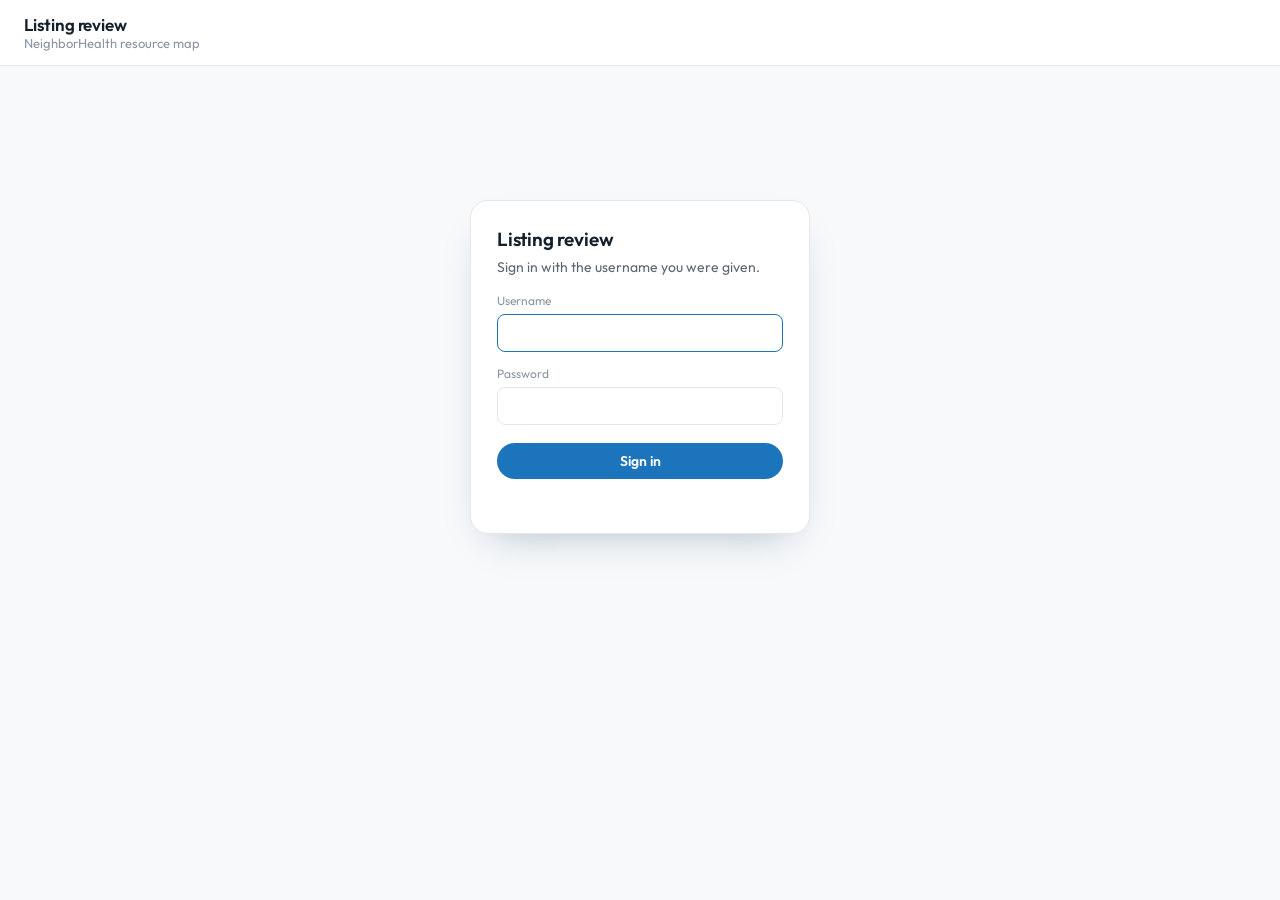
==== review.html @ e8a2ec68 "Add the username-auth back end and the editor pages Code.gs becomes the whole back end, not just int" ====
<!doctype html>
<html lang="en">
<head>
<meta charset="utf-8">
<meta name="viewport" content="width=device-width, initial-scale=1">
<meta name="robots" content="noindex, nofollow">
<title>Review listings — NeighborHealth resource map</title>

<!--
  Approval queue for the "List your organization" form on the map.

  Submissions arrive through the Apps Script api and sit on the Submissions tab
  with an empty status. Approving here geocodes the address in the browser and
  asks the api to append the row to the live tab the map publishes.

  This page holds no access to the spreadsheet. Sign-in and every read and
  write go through api.js -> apps-script/Code.gs, which is where the rules are.
-->

<link rel="preconnect" href="https://fonts.googleapis.com">
<link rel="preconnect" href="https://fonts.gstatic.com" crossorigin>
<link href="https://fonts.googleapis.com/css2?family=Outfit:wght@300;400;500;600;700&display=swap" rel="stylesheet">
<link rel="stylesheet" href="editor.css">
<script src="config.js"></script>
<script src="api.js"></script>
<script src="signin.js"></script>

<script>
window.RV_CONFIG = {
  // Same geocoder the map's address search uses, bounded to Massachusetts.
  GEOCODE_URL: 'https://nominatim.openstreetmap.org/search',
  VIEWBOX:     '-73.55,42.90,-69.85,41.20'
};
</script>
</head>

<body>

<div class="bar">
  <div>
    <h1>Listing review</h1>
    <div class="sub">NeighborHealth resource map</div>
  </div>
  <div class="spacer"></div>
  <span class="who" id="rvWho"></span>
  <a class="btn ghost" id="rvTeam" href="team-edit.html" hidden>Team page</a>
  <a class="btn ghost" id="rvUsers" href="users.html" hidden>Accounts</a>
  <button class="btn ghost" id="rvRefresh" type="button" hidden>Refresh</button>
  <button class="btn ghost" id="rvOut" type="button" hidden>Sign out</button>
</div>

<div class="wrap">
  <div class="state" id="rvState"><h2>Loading…</h2></div>
  <div id="rvQueue"></div>
  <div class="log" id="rvLog" hidden><h4>This session</h4><div id="rvLogRows"></div></div>
</div>

<script>
(function () {
  'use strict';
  var CFG = window.RV_CONFIG;
  var esc = NHUI.esc;

  var head = [], rows = [];
  var el = {
    state:   document.getElementById('rvState'),
    queue:   document.getElementById('rvQueue'),
    who:     document.getElementById('rvWho'),
    team:    document.getElementById('rvTeam'),
    users:   document.getElementById('rvUsers'),
    out:     document.getElementById('rvOut'),
    refresh: document.getElementById('rvRefresh'),
    log:     document.getElementById('rvLog'),
    logRows: document.getElementById('rvLogRows')
  };

  function state(title, body, btn, onBtn) {
    el.queue.innerHTML = '';
    NHUI.state(el.state, title, body, btn, onBtn);
  }

  // A failed call is either "your session ended", which means show the sign-in
  // card again, or a real error worth reading.
  function trouble(err) {
    if (err.auth) { chrome(false); start(); return; }
    state('Something went wrong', err.message, 'Try again', load);
  }

  function chrome(on) {
    el.who.textContent = on && NH.user ? NH.user.name + ' · ' + NH.user.role : '';
    el.team.hidden = el.out.hidden = el.refresh.hidden = !on;
    // The link is a convenience, not a gate — users.html and the api both
    // check the role themselves.
    el.users.hidden = !(on && NH.user && NH.user.role === 'admin');
    if (!on) { el.log.hidden = true; el.logRows.innerHTML = ''; }
  }

  function start() {
    NH.configure({ url: (window.NH_CONFIG_API || {}).API_URL });
    NHUI.gate(el.state, {
      title: 'Listing review',
      blurb: 'Sign in with the username you were given.'
    }, function () {
      chrome(true);
      load();
    });
  }

  el.out.addEventListener('click', function () {
    NH.logout().then(function () { chrome(false); start(); });
  });
  el.refresh.addEventListener('click', function () { load(); });

  // ---------------------------------------------------------------- queue
  function load() {
    state('Loading submissions…', '');
    NH.call('queue.list')
      .then(function (j) {
        head = j.head;
        rows = j.rows;
        render();
      })
      .catch(trouble);
  }

  function col(key) {
    var w = key.toLowerCase(), i;
    for (i = 0; i < head.length; i++) if (String(head[i]).trim().toLowerCase() === w) return i;
    return -1;
  }
  function cell(row, key) {
    var i = col(key);
    return i > -1 ? String(row[i] == null ? '' : row[i]).trim() : '';
  }

  function record(row, i) {
    var o = {};
    ['submitted', 'status', 'name', 'group', 'type', 'street', 'city', 'zip', 'phone',
     'website', 'hours', 'gender_served', 'age_served', 'notes',
     'submitter_name', 'submitter_email'].forEach(function (k) { o[k] = cell(row, k); });
    o._row = i + 2;                                  // 1-based, past the header
    return o;
  }

  function address(rec) {
    return [rec.street, rec.city, ('MA ' + (rec.zip || '')).trim()].filter(Boolean).join(', ');
  }

  function render() {
    var pending = rows.map(record).filter(function (rec) {
      return !rec.status && (rec.name || rec.street);   // empty status IS pending
    });

    if (!pending.length) {
      state('Nothing waiting', 'Every submission has been reviewed. New ones show up here.',
            'Check again', load);
      el.log.hidden = !el.logRows.children.length;
      return;
    }

    el.state.hidden = true;
    el.queue.innerHTML = '';
    pending.forEach(function (rec) { el.queue.appendChild(card(rec)); });
  }

  function card(rec) {
    var c = document.createElement('div');
    c.className = 'card';

    var detail = [
      ['Category', [rec.group, rec.type].filter(Boolean).join(' / ')],
      ['Phone',    rec.phone],
      ['Website',  rec.website ? '<a href="' + esc(rec.website) + '" target="_blank" rel="noopener">' + esc(rec.website) + '</a>' : ''],
      ['Hours',    rec.hours],
      ['Serves',   [rec.gender_served, rec.age_served].filter(Boolean).join(' · ')],
      ['About',    rec.notes],
      ['Sent by',  [rec.submitter_name, rec.submitter_email].filter(Boolean).join(' — ')]
    ].filter(function (r) { return r[1]; });

    c.innerHTML =
      '<div class="card-head">' +
        '<h3>' + esc(rec.name || '(no name given)') + '</h3>' +
        '<span class="pill">' + esc(rec.group || 'Uncategorised') + '</span>' +
        '<span class="when">' + esc(rec.submitted) + '</span>' +
      '</div>' +
      '<dl>' + detail.map(function (r) {
        return '<dt>' + r[0] + '</dt><dd>' + (r[0] === 'Website' ? r[1] : esc(r[1])) + '</dd>';
      }).join('') + '</dl>' +
      '<div class="boxed"><div class="f">' +
        '<label>Address to place the pin at — edit it if the geocoder cannot find it</label>' +
        '<input type="text" value="' + esc(address(rec)) + '">' +
        '<div class="hint">Approving looks this up, then adds the row to the map.</div>' +
      '</div></div>' +
      '<div class="acts">' +
        '<button class="btn go" type="button" data-act="approve">Approve &amp; add to map</button>' +
        '<button class="btn stop" type="button" data-act="reject">Reject</button>' +
        '<span class="note"></span>' +
      '</div>';

    var addrIn = c.querySelector('.boxed input');
    var hint = c.querySelector('.hint');
    var note = c.querySelector('.note');

    function busy(on) { c.classList.toggle('is-busy', !!on); }
    function say(msg, kind) { note.textContent = msg; note.className = 'note' + (kind ? ' ' + kind : ''); }
    function fail(err) {
      if (err.auth) return trouble(err);
      busy(false);
      say(err.message || String(err), 'bad');
    }

    c.addEventListener('click', function (e) {
      var b = e.target.closest('[data-act]');
      if (!b) return;

      if (b.dataset.act === 'reject') {
        busy(true);
        say('Saving…');
        NH.call('queue.decide', { row: rec._row, decision: 'rejected' })
          .then(function () { finish(c, rec, false); })
          .catch(fail);
        return;
      }

      busy(true);
      say('Looking up the address…');
      hint.className = 'hint';

      geocode(addrIn.value.trim())
        .then(function (pt) {
          if (!pt) {
            hint.className = 'hint bad';
            hint.textContent = 'No match for that address. Correct it above and approve again — ' +
                               'a street number and a town usually fixes it.';
            busy(false);
            say('Not added.', 'bad');
            return null;
          }
          say('Adding to the map…');
          return NH.call('queue.decide', {
            row: rec._row, decision: 'approved', lat: pt.lat, lng: pt.lng
          }).then(function () { finish(c, rec, true); });
        })
        .catch(fail);
    });

    return c;
  }

  function finish(c, rec, approved) {
    c.classList.remove('is-busy');
    c.innerHTML = '<div class="done"><b>' + esc(rec.name) + '</b> — ' +
      (approved ? 'approved and added to the map.' : 'rejected.') + '</div>';

    // Keep the local copy in step: render() runs again when the last card
    // clears and would otherwise rebuild the queue from rows it still believes
    // are undecided.
    var i = col('status');
    if (i > -1 && rows[rec._row - 2]) rows[rec._row - 2][i] = approved ? 'approved' : 'rejected';

    var line = document.createElement('div');
    line.className = approved ? 'ok' : 'no';
    line.innerHTML = '<b>' + (approved ? 'Approved' : 'Rejected') + '</b> — ' + esc(rec.name);
    el.logRows.appendChild(line);
    el.log.hidden = false;

    setTimeout(function () {
      c.remove();
      if (!el.queue.children.length) render();
    }, 2600);
  }

  // Nominatim, bounded to Massachusetts, same as the map's address search.
  // Done in the browser rather than in Apps Script so the reviewer sees the
  // miss and can fix the address before anything is written.
  function geocode(addr) {
    if (!addr) return Promise.resolve(null);
    var u = CFG.GEOCODE_URL + '?format=json&limit=1&countrycodes=us&bounded=1' +
            '&viewbox=' + encodeURIComponent(CFG.VIEWBOX) +
            '&q=' + encodeURIComponent(addr);
    return fetch(u, { headers: { Accept: 'application/json' } })
      .then(function (r) { return r.ok ? r.json() : []; })
      .then(function (j) {
        if (!j || !j.length) return null;
        var lat = parseFloat(j[0].lat), lng = parseFloat(j[0].lon);
        return isFinite(lat) && isFinite(lng) ? { lat: lat, lng: lng } : null;
      })
      .catch(function () { return null; });
  }

  start();
})();
</script>

</body>
</html>
---- editor.css ----
/* Shared chrome for the signed-in editor pages — review.html, team-edit.html.
   Same type and palette as the map so they read as one thing. */

:root {
  --navy:      #0d2b45;
  --accent:    #1c75bc;
  --accent-600:#17629f;
  --accent-50: #eaf3fa;
  --ink:       #16202b;
  --ink-60:    #5a6672;
  --ink-40:    #8b95a1;
  --line:      #e3e8ed;
  --line-soft: #eef2f6;
  --surface:   #ffffff;
  --canvas:    #f7f9fb;
  --go:        #2a8c7a;
  --stop:      #a83e5b;
  --r-sm: 8px;
  --r-md: 12px;
  --r-lg: 18px;
  --ease: cubic-bezier(.16,1,.3,1);
  --shadow: 0 18px 40px -22px rgba(13,43,69,.34);
}
*, *::before, *::after { box-sizing: border-box; }
body {
  margin: 0;
  font-family: 'Outfit', system-ui, -apple-system, 'Segoe UI', sans-serif;
  color: var(--ink);
  background: var(--canvas);
  -webkit-font-smoothing: antialiased;
}
button, input, select, textarea { font: inherit; color: inherit; }
:focus-visible { outline: 2px solid var(--accent); outline-offset: 2px; border-radius: 4px; }

/* ---------- top bar ---------- */
.bar {
  display: flex; align-items: center; gap: 14px; flex-wrap: wrap;
  padding: 14px 24px;
  background: var(--surface);
  border-bottom: 1px solid var(--line);
  position: sticky; top: 0; z-index: 10;
}
.bar h1 { margin: 0; font-size: 17px; font-weight: 600; letter-spacing: -.01em; }
.bar .sub { font-size: 13px; color: var(--ink-40); }
.bar .spacer { flex: 1; }
.who { font-size: 13px; color: var(--ink-60); }

/* ---------- buttons ---------- */
.btn {
  border: 0; cursor: pointer; border-radius: 999px;
  padding: 9px 18px; font-size: 14px; font-weight: 600;
  background: var(--accent); color: #fff;
  transition: background .2s var(--ease), transform .12s var(--ease), opacity .2s;
}
.btn:hover { background: var(--accent-600); }
.btn:active { transform: scale(.97); }
.btn[disabled] { opacity: .5; cursor: default; transform: none; }
.btn.ghost { background: none; color: var(--ink-60); border: 1px solid var(--line); }
.btn.ghost:hover { background: var(--line-soft); color: var(--ink); }
.btn.go { background: var(--go); }
.btn.go:hover { background: #237360; }
.btn.stop { background: none; color: var(--stop); border: 1px solid #eccfd7; }
.btn.stop:hover { background: #fbeef2; }
.btn.sm { padding: 6px 13px; font-size: 13px; }

/* ---------- page ---------- */
.wrap { max-width: 900px; margin: 0 auto; padding: 26px 24px 80px; }

.state { text-align: center; padding: 15vh 20px; color: var(--ink-60); }
.state h2 { font-size: 20px; font-weight: 600; color: var(--ink); margin: 0 0 8px; }
.state p { margin: 0 auto 22px; max-width: 460px; font-size: 15px; line-height: 1.6; }

.card {
  background: var(--surface);
  border: 1px solid var(--line);
  border-radius: var(--r-lg);
  padding: 20px 22px;
  margin-bottom: 16px;
  box-shadow: var(--shadow);
}
.card.is-busy { opacity: .55; pointer-events: none; }
.card.is-off { opacity: .62; }
.card-head { display: flex; align-items: baseline; gap: 10px; flex-wrap: wrap; margin-bottom: 4px; }
.card h3 { margin: 0; font-size: 17px; font-weight: 600; letter-spacing: -.01em; }
.pill {
  font-size: 12px; font-weight: 600; padding: 3px 10px; border-radius: 999px;
  background: var(--accent-50); color: var(--accent-600);
}
.pill.off { background: var(--line-soft); color: var(--ink-40); }
.when { font-size: 12px; color: var(--ink-40); margin-left: auto; }

/* ---------- read-only detail list ---------- */
dl { display: grid; grid-template-columns: 118px 1fr; gap: 6px 16px; margin: 14px 0 0; font-size: 14px; }
dt { color: var(--ink-40); }
dd { margin: 0; color: var(--ink); overflow-wrap: anywhere; }
dd a { color: var(--accent-600); }

/* ---------- fields ---------- */
.f { margin-top: 14px; }
.f label { display: block; font-size: 12px; color: var(--ink-40); margin-bottom: 6px; }
.f input, .f select, .f textarea {
  width: 100%; border: 1px solid var(--line); border-radius: var(--r-sm);
  padding: 9px 11px; font-size: 14px; background: #fff; outline: none;
  transition: border-color .2s var(--ease);
}
.f textarea { resize: vertical; min-height: 76px; line-height: 1.55; }
.f input:focus, .f select:focus, .f textarea:focus { border-color: var(--accent); }
.f .hint { font-size: 12px; color: var(--ink-40); margin-top: 7px; line-height: 1.5; }
.f .hint.bad { color: var(--stop); }
.row2 { display: grid; grid-template-columns: 1fr 1fr; gap: 14px; }

.boxed {
  margin-top: 16px; padding: 12px 14px;
  background: var(--canvas); border: 1px solid var(--line); border-radius: var(--r-md);
}
.boxed .f:first-child { margin-top: 0; }

/* ---------- actions ---------- */
.acts { display: flex; align-items: center; gap: 10px; margin-top: 18px; flex-wrap: wrap; }
.acts .note { font-size: 13px; color: var(--ink-60); margin-left: auto; text-align: right; }
.acts .note.bad { color: var(--stop); }
.acts .note.ok { color: var(--go); }

.done { font-size: 14px; color: var(--ink-60); }
.done b { color: var(--ink); font-weight: 600; }

/* ---------- session log ---------- */
.log {
  margin-top: 30px; border-top: 1px solid var(--line); padding-top: 16px;
  font-size: 13px; color: var(--ink-60);
}
.log h4 {
  margin: 0 0 8px; font-size: 13px; font-weight: 600; color: var(--ink-40);
  text-transform: uppercase; letter-spacing: .06em;
}
.log div { padding: 3px 0; }
.log .ok b { color: var(--go); }
.log .no b { color: var(--stop); }

@media (max-width: 560px) {
  dl { grid-template-columns: 1fr; gap: 2px; }
  dt { margin-top: 8px; }
  .row2 { grid-template-columns: 1fr; }
}

/* ---------- sign-in ---------- */
.signin { display: grid; place-items: center; padding: 12vh 20px 20px; }
.signin-card {
  width: 100%; max-width: 340px;
  background: var(--surface); border: 1px solid var(--line);
  border-radius: var(--r-lg); padding: 26px 26px 24px;
  box-shadow: var(--shadow);
}
.signin-card h2 { margin: 0 0 6px; font-size: 19px; font-weight: 600; letter-spacing: -.01em; }
.signin-card p { margin: 0 0 6px; font-size: 14px; line-height: 1.55; color: var(--ink-60); }
.signin-card .btn { width: 100%; margin-top: 18px; }
.signin-note { min-height: 18px; margin-top: 12px; font-size: 13px; color: var(--ink-60); text-align: center; }
.signin-note.bad { color: var(--stop); }
.signin-note.ok { color: var(--go); }

/* ---------- simple table, for the accounts page ---------- */
.grid { width: 100%; border-collapse: collapse; font-size: 14px; }
.grid th {
  text-align: left; font-size: 11px; font-weight: 600; color: var(--ink-40);
  text-transform: uppercase; letter-spacing: .07em;
  padding: 0 12px 9px 0; border-bottom: 1px solid var(--line);
}
.grid td { padding: 11px 12px 11px 0; border-bottom: 1px solid var(--line-soft); vertical-align: middle; }
.grid tr:last-child td { border-bottom: 0; }
.grid .muted { color: var(--ink-40); }
.grid .right { text-align: right; padding-right: 0; }
.tag {
  font-size: 11px; font-weight: 600; padding: 2px 9px; border-radius: 999px;
  background: var(--accent-50); color: var(--accent-600);
}
.tag.plain { background: var(--line-soft); color: var(--ink-60); }
.tag.off { background: #fbeef2; color: var(--stop); }
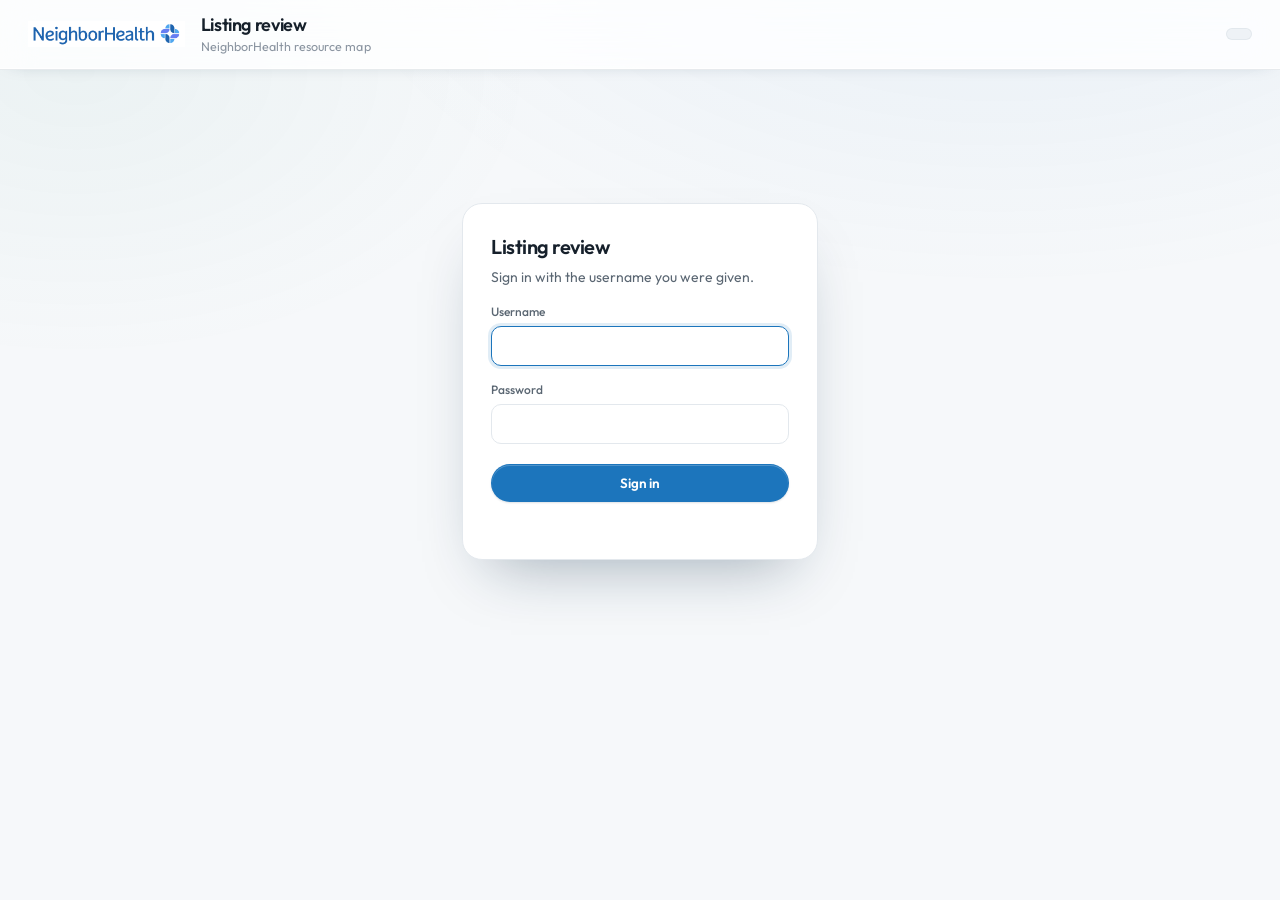
==== commit 9e2b68a4: "Show the badge icons, and put the logo in the editor header The badge picker was a dropdown of names" ====
--- a/review.html
+++ b/review.html
@@ -37,6 +37,7 @@
 <body>
 
 <div class="bar">
+  <img class="brand" src="logo.png" alt="NeighborHealth" width="543" height="90">
   <div>
     <h1>Listing review</h1>
     <div class="sub">NeighborHealth resource map</div>
--- a/editor.css
+++ b/editor.css
@@ -1,122 +1,262 @@
-/* Shared chrome for the signed-in editor pages — review.html, team-edit.html.
-   Same type and palette as the map so they read as one thing. */
+/* Shared chrome for the signed-in editor pages — review.html, team-edit.html,
+   users.html. Same type and palette as the map so they read as one thing.
+
+   Everything here is driven off the class names the pages already use, so the
+   markup and the scripts never need to know this file changed. */
 
 :root {
   --navy:      #0d2b45;
   --accent:    #1c75bc;
   --accent-600:#17629f;
-  --accent-50: #eaf3fa;
+  --accent-50: #eef5fb;
   --ink:       #16202b;
   --ink-60:    #5a6672;
   --ink-40:    #8b95a1;
   --line:      #e3e8ed;
   --line-soft: #eef2f6;
   --surface:   #ffffff;
-  --canvas:    #f7f9fb;
+  --canvas:    #f6f8fa;
   --go:        #2a8c7a;
   --stop:      #a83e5b;
-  --r-sm: 8px;
-  --r-md: 12px;
-  --r-lg: 18px;
+
+  --r-sm: 10px;
+  --r-md: 14px;
+  --r-lg: 20px;
   --ease: cubic-bezier(.16,1,.3,1);
-  --shadow: 0 18px 40px -22px rgba(13,43,69,.34);
-}
+
+  /* Shadows are tinted with the page's own navy rather than neutral black, so
+     elevation reads as depth instead of dirt. */
+  --shadow-sm: 0 1px 2px rgba(13,43,69,.05), 0 6px 16px -10px rgba(13,43,69,.18);
+  --shadow:    0 1px 2px rgba(13,43,69,.05), 0 18px 40px -24px rgba(13,43,69,.28);
+  --shadow-lg: 0 30px 60px -28px rgba(13,43,69,.38);
+}
+
 *, *::before, *::after { box-sizing: border-box; }
+
 body {
   margin: 0;
   font-family: 'Outfit', system-ui, -apple-system, 'Segoe UI', sans-serif;
   color: var(--ink);
   background: var(--canvas);
   -webkit-font-smoothing: antialiased;
-}
+  text-rendering: optimizeLegibility;
+}
+
+/* A single wash of colour behind everything. Fixed, so it never repaints on
+   scroll, and pointer-events:none so it can't eat a click. */
+body::before {
+  content: '';
+  position: fixed; inset: 0; z-index: 0; pointer-events: none;
+  background:
+    radial-gradient(70rem 40rem at 78% -12%, rgba(28,117,188,.07), transparent 62%),
+    radial-gradient(48rem 30rem at 6% 8%, rgba(42,140,122,.05), transparent 60%);
+}
+.bar, .wrap, .signin { position: relative; z-index: 1; }
+
 button, input, select, textarea { font: inherit; color: inherit; }
-:focus-visible { outline: 2px solid var(--accent); outline-offset: 2px; border-radius: 4px; }
-
-/* ---------- top bar ---------- */
+:focus-visible {
+  outline: 2px solid var(--accent);
+  outline-offset: 2px;
+  border-radius: 5px;
+}
+
+/* ---------- top bar ----------
+   Frosted rather than solid: the page tints it as content scrolls under, and
+   the inset highlight gives the bottom edge a physical lip. */
 .bar {
-  display: flex; align-items: center; gap: 14px; flex-wrap: wrap;
-  padding: 14px 24px;
-  background: var(--surface);
-  border-bottom: 1px solid var(--line);
+  display: flex; align-items: center; gap: 12px; flex-wrap: wrap;
+  padding: 15px 28px;
+  background: rgba(255,255,255,.82);
+  -webkit-backdrop-filter: blur(16px) saturate(1.6);
+  backdrop-filter: blur(16px) saturate(1.6);
+  border-bottom: 1px solid rgba(13,43,69,.09);
+  box-shadow: inset 0 -1px 0 rgba(255,255,255,.9), 0 1px 20px -12px rgba(13,43,69,.4);
   position: sticky; top: 0; z-index: 10;
 }
-.bar h1 { margin: 0; font-size: 17px; font-weight: 600; letter-spacing: -.01em; }
-.bar .sub { font-size: 13px; color: var(--ink-40); }
+.bar h1 {
+  margin: 0; font-size: 18px; font-weight: 600;
+  letter-spacing: -.022em; line-height: 1.15;
+}
+.bar .sub {
+  font-size: 12.5px; color: var(--ink-40);
+  letter-spacing: .002em; margin-top: 2px;
+}
 .bar .spacer { flex: 1; }
-.who { font-size: 13px; color: var(--ink-60); }
+.who {
+  font-size: 12.5px; color: var(--ink-60);
+  padding: 5px 12px; border-radius: 999px;
+  background: var(--line-soft);
+  border: 1px solid rgba(13,43,69,.05);
+}
+
+/* ---------- brand ----------
+   The logo carries the identity, so the page title next to it steps down in
+   weight rather than competing with it. */
+.brand {
+  height: 26px; width: auto; display: block; flex: none;
+  margin-right: 4px;
+}
+.bar .brand + div h1 { font-weight: 600; }
+@media (max-width: 700px) { .brand { height: 22px; } }
+
+/* ---------- icon swatches ----------
+   Picking a badge should show the badge. A name in a dropdown made you guess
+   what "Navigation" or "Support" actually looked like on the public card. */
+.icons {
+  display: flex; flex-wrap: wrap; gap: 6px;
+}
+.ico {
+  width: 38px; height: 38px; flex: none;
+  display: grid; place-items: center;
+  border: 1px solid var(--line); border-radius: var(--r-sm);
+  background: #fff; color: var(--ink-40); cursor: pointer; padding: 0;
+  transition: border-color .18s var(--ease), color .18s var(--ease),
+              background .18s var(--ease), box-shadow .18s var(--ease),
+              transform .12s var(--ease);
+}
+.ico svg { width: 20px; height: 20px; }
+.ico:hover { border-color: #cfd8e0; color: var(--ink-60); background: var(--line-soft); }
+.ico:active { transform: translateY(1px) scale(.96); }
+.ico.is-on {
+  border-color: var(--accent); color: var(--accent-600);
+  background: var(--accent-50);
+  box-shadow: 0 0 0 3px rgba(28,117,188,.13);
+}
+.icon-name { font-weight: 500; color: var(--ink-60); }
 
 /* ---------- buttons ---------- */
 .btn {
-  border: 0; cursor: pointer; border-radius: 999px;
-  padding: 9px 18px; font-size: 14px; font-weight: 600;
+  border: 1px solid transparent; cursor: pointer; border-radius: 999px;
+  padding: 9px 18px; font-size: 13.5px; font-weight: 600;
+  letter-spacing: -.005em;
   background: var(--accent); color: #fff;
-  transition: background .2s var(--ease), transform .12s var(--ease), opacity .2s;
-}
-.btn:hover { background: var(--accent-600); }
-.btn:active { transform: scale(.97); }
-.btn[disabled] { opacity: .5; cursor: default; transform: none; }
-.btn.ghost { background: none; color: var(--ink-60); border: 1px solid var(--line); }
-.btn.ghost:hover { background: var(--line-soft); color: var(--ink); }
+  box-shadow: 0 1px 2px rgba(13,43,69,.14), inset 0 1px 0 rgba(255,255,255,.22);
+  transition: background .2s var(--ease), transform .12s var(--ease),
+              box-shadow .2s var(--ease), opacity .2s, color .2s var(--ease);
+}
+.btn:hover { background: var(--accent-600); box-shadow: 0 8px 20px -8px rgba(28,117,188,.6); }
+.btn:active { transform: translateY(1px) scale(.985); box-shadow: 0 1px 2px rgba(13,43,69,.18); }
+.btn[disabled] { opacity: .45; cursor: default; transform: none; box-shadow: none; }
+
+.btn.ghost {
+  background: var(--surface); color: var(--ink-60);
+  border-color: var(--line); box-shadow: var(--shadow-sm);
+}
+.btn.ghost:hover { background: #fff; color: var(--ink); border-color: #cfd8e0; box-shadow: var(--shadow); }
+
 .btn.go { background: var(--go); }
-.btn.go:hover { background: #237360; }
-.btn.stop { background: none; color: var(--stop); border: 1px solid #eccfd7; }
-.btn.stop:hover { background: #fbeef2; }
-.btn.sm { padding: 6px 13px; font-size: 13px; }
+.btn.go:hover { background: #237360; box-shadow: 0 8px 20px -8px rgba(42,140,122,.6); }
+
+.btn.stop { background: var(--surface); color: var(--stop); border-color: #eccfd7; box-shadow: var(--shadow-sm); }
+.btn.stop:hover { background: #fdf4f7; border-color: #e0b3c1; box-shadow: var(--shadow); }
+
+.btn.sm { padding: 6px 13px; font-size: 12.5px; }
 
 /* ---------- page ---------- */
-.wrap { max-width: 900px; margin: 0 auto; padding: 26px 24px 80px; }
-
-.state { text-align: center; padding: 15vh 20px; color: var(--ink-60); }
-.state h2 { font-size: 20px; font-weight: 600; color: var(--ink); margin: 0 0 8px; }
-.state p { margin: 0 auto 22px; max-width: 460px; font-size: 15px; line-height: 1.6; }
-
+.wrap { max-width: 960px; margin: 0 auto; padding: 34px 24px 96px; }
+
+/* ---------- states ----------
+   Loading is a shimmer in the shape of the content it is standing in for, not
+   a spinner: the page does not visibly change size when the real thing lands. */
+.state { padding: 12vh 20px; color: var(--ink-60); text-align: center; }
+.state h2 {
+  font-size: 21px; font-weight: 600; color: var(--ink);
+  margin: 0 0 8px; letter-spacing: -.02em;
+}
+.state p { margin: 0 auto 22px; max-width: 460px; font-size: 14.5px; line-height: 1.65; }
+.state::after {
+  content: ''; display: block; width: min(420px, 100%);
+  height: 8px; margin: 26px auto 0; border-radius: 999px;
+  background: linear-gradient(90deg, var(--line-soft) 25%, #e6ecf2 37%, var(--line-soft) 63%);
+  background-size: 400% 100%;
+  animation: shimmer 1.5s linear infinite;
+}
+@keyframes shimmer { from { background-position: 100% 0; } to { background-position: 0 0; } }
+
+/* ---------- cards ---------- */
 .card {
   background: var(--surface);
   border: 1px solid var(--line);
   border-radius: var(--r-lg);
-  padding: 20px 22px;
+  padding: 22px 24px;
   margin-bottom: 16px;
   box-shadow: var(--shadow);
-}
-.card.is-busy { opacity: .55; pointer-events: none; }
-.card.is-off { opacity: .62; }
-.card-head { display: flex; align-items: baseline; gap: 10px; flex-wrap: wrap; margin-bottom: 4px; }
-.card h3 { margin: 0; font-size: 17px; font-weight: 600; letter-spacing: -.01em; }
+  transition: box-shadow .28s var(--ease), transform .28s var(--ease),
+              opacity .28s var(--ease);
+  animation: rise .5s var(--ease) both;
+}
+/* A short cascade on arrival. Capped, so a long queue does not crawl in. */
+.card:nth-child(1) { animation-delay: .02s; }
+.card:nth-child(2) { animation-delay: .06s; }
+.card:nth-child(3) { animation-delay: .10s; }
+.card:nth-child(4) { animation-delay: .14s; }
+.card:nth-child(n+5) { animation-delay: .18s; }
+@keyframes rise { from { opacity: 0; transform: translateY(10px); } to { opacity: 1; transform: none; } }
+
+.card:hover { box-shadow: var(--shadow-lg); }
+.card.is-busy { opacity: .5; pointer-events: none; }
+.card.is-off { opacity: .58; }
+
+.card-head { display: flex; align-items: baseline; gap: 10px; flex-wrap: wrap; margin-bottom: 2px; }
+.card h3 { margin: 0; font-size: 17px; font-weight: 600; letter-spacing: -.02em; }
+
 .pill {
-  font-size: 12px; font-weight: 600; padding: 3px 10px; border-radius: 999px;
+  font-size: 11.5px; font-weight: 600; padding: 3px 10px; border-radius: 999px;
   background: var(--accent-50); color: var(--accent-600);
-}
-.pill.off { background: var(--line-soft); color: var(--ink-40); }
-.when { font-size: 12px; color: var(--ink-40); margin-left: auto; }
+  border: 1px solid rgba(28,117,188,.14);
+  letter-spacing: .005em;
+}
+.pill.off { background: var(--line-soft); color: var(--ink-40); border-color: rgba(13,43,69,.06); }
+.when { font-size: 12px; color: var(--ink-40); margin-left: auto; font-variant-numeric: tabular-nums; }
 
 /* ---------- read-only detail list ---------- */
-dl { display: grid; grid-template-columns: 118px 1fr; gap: 6px 16px; margin: 14px 0 0; font-size: 14px; }
-dt { color: var(--ink-40); }
-dd { margin: 0; color: var(--ink); overflow-wrap: anywhere; }
-dd a { color: var(--accent-600); }
+dl {
+  display: grid; grid-template-columns: 122px 1fr; gap: 8px 18px;
+  margin: 16px 0 0; font-size: 14px;
+  border-top: 1px solid var(--line-soft); padding-top: 15px;
+}
+dt { color: var(--ink-40); font-size: 13px; }
+dd { margin: 0; color: var(--ink); overflow-wrap: anywhere; line-height: 1.55; }
+dd a { color: var(--accent-600); text-underline-offset: 2px; }
 
 /* ---------- fields ---------- */
-.f { margin-top: 14px; }
-.f label { display: block; font-size: 12px; color: var(--ink-40); margin-bottom: 6px; }
+.f { margin-top: 16px; display: grid; gap: 7px; }
+.f label {
+  display: block; font-size: 12px; font-weight: 500; color: var(--ink-60);
+  margin: 0; letter-spacing: .004em;
+}
 .f input, .f select, .f textarea {
   width: 100%; border: 1px solid var(--line); border-radius: var(--r-sm);
-  padding: 9px 11px; font-size: 14px; background: #fff; outline: none;
-  transition: border-color .2s var(--ease);
-}
-.f textarea { resize: vertical; min-height: 76px; line-height: 1.55; }
-.f input:focus, .f select:focus, .f textarea:focus { border-color: var(--accent); }
-.f .hint { font-size: 12px; color: var(--ink-40); margin-top: 7px; line-height: 1.5; }
+  padding: 10px 12px; font-size: 14px; background: #fff; outline: none;
+  transition: border-color .2s var(--ease), box-shadow .2s var(--ease), background .2s var(--ease);
+}
+.f input:hover, .f select:hover, .f textarea:hover { border-color: #cfd8e0; }
+.f textarea { resize: vertical; min-height: 84px; line-height: 1.6; }
+.f input:focus, .f select:focus, .f textarea:focus {
+  border-color: var(--accent);
+  box-shadow: 0 0 0 3px rgba(28,117,188,.13);
+}
+.f .hint { font-size: 12px; color: var(--ink-40); margin: 0; line-height: 1.55; }
 .f .hint.bad { color: var(--stop); }
-.row2 { display: grid; grid-template-columns: 1fr 1fr; gap: 14px; }
+.f:has(.hint.bad) input, .f:has(.hint.bad) select, .f:has(.hint.bad) textarea {
+  border-color: #e0b3c1;
+}
+.f:has(.hint.bad) input:focus { box-shadow: 0 0 0 3px rgba(168,62,91,.13); }
+
+.row2 { display: grid; grid-template-columns: 1fr 1fr; gap: 16px; }
 
 .boxed {
-  margin-top: 16px; padding: 12px 14px;
-  background: var(--canvas); border: 1px solid var(--line); border-radius: var(--r-md);
+  margin-top: 18px; padding: 15px 16px;
+  background: var(--canvas);
+  border: 1px solid var(--line); border-radius: var(--r-md);
 }
 .boxed .f:first-child { margin-top: 0; }
 
 /* ---------- actions ---------- */
-.acts { display: flex; align-items: center; gap: 10px; margin-top: 18px; flex-wrap: wrap; }
+.acts {
+  display: flex; align-items: center; gap: 10px; margin-top: 20px; flex-wrap: wrap;
+  border-top: 1px solid var(--line-soft); padding-top: 18px;
+}
 .acts .note { font-size: 13px; color: var(--ink-60); margin-left: auto; text-align: right; }
 .acts .note.bad { color: var(--stop); }
 .acts .note.ok { color: var(--go); }
@@ -126,52 +266,76 @@
 
 /* ---------- session log ---------- */
 .log {
-  margin-top: 30px; border-top: 1px solid var(--line); padding-top: 16px;
+  margin-top: 34px; border-top: 1px solid var(--line); padding-top: 18px;
   font-size: 13px; color: var(--ink-60);
 }
 .log h4 {
-  margin: 0 0 8px; font-size: 13px; font-weight: 600; color: var(--ink-40);
-  text-transform: uppercase; letter-spacing: .06em;
-}
-.log div { padding: 3px 0; }
+  margin: 0 0 10px; font-size: 11px; font-weight: 600; color: var(--ink-40);
+  text-transform: uppercase; letter-spacing: .09em;
+}
+.log div { padding: 5px 0; border-bottom: 1px solid var(--line-soft); }
+.log div:last-child { border-bottom: 0; }
 .log .ok b { color: var(--go); }
 .log .no b { color: var(--stop); }
 
-@media (max-width: 560px) {
-  dl { grid-template-columns: 1fr; gap: 2px; }
-  dt { margin-top: 8px; }
-  .row2 { grid-template-columns: 1fr; }
-}
-
 /* ---------- sign-in ---------- */
-.signin { display: grid; place-items: center; padding: 12vh 20px 20px; }
+.signin { display: grid; place-items: center; padding: 11vh 20px 20px; }
 .signin-card {
-  width: 100%; max-width: 340px;
+  width: 100%; max-width: 356px;
   background: var(--surface); border: 1px solid var(--line);
-  border-radius: var(--r-lg); padding: 26px 26px 24px;
-  box-shadow: var(--shadow);
-}
-.signin-card h2 { margin: 0 0 6px; font-size: 19px; font-weight: 600; letter-spacing: -.01em; }
-.signin-card p { margin: 0 0 6px; font-size: 14px; line-height: 1.55; color: var(--ink-60); }
-.signin-card .btn { width: 100%; margin-top: 18px; }
-.signin-note { min-height: 18px; margin-top: 12px; font-size: 13px; color: var(--ink-60); text-align: center; }
+  border-radius: var(--r-lg); padding: 30px 28px 26px;
+  box-shadow: var(--shadow-lg);
+  animation: rise .55s var(--ease) both;
+}
+.signin-card h2 { margin: 0 0 7px; font-size: 20px; font-weight: 600; letter-spacing: -.024em; }
+.signin-card p { margin: 0 0 6px; font-size: 14px; line-height: 1.6; color: var(--ink-60); }
+.signin-card .btn { width: 100%; margin-top: 20px; }
+.signin-note { min-height: 18px; margin-top: 13px; font-size: 13px; color: var(--ink-60); text-align: center; }
 .signin-note.bad { color: var(--stop); }
 .signin-note.ok { color: var(--go); }
 
-/* ---------- simple table, for the accounts page ---------- */
+/* ---------- accounts table ----------
+   Rows are separated by a hairline rather than boxed, so the data reads as one
+   list instead of a stack of containers. */
 .grid { width: 100%; border-collapse: collapse; font-size: 14px; }
 .grid th {
-  text-align: left; font-size: 11px; font-weight: 600; color: var(--ink-40);
-  text-transform: uppercase; letter-spacing: .07em;
-  padding: 0 12px 9px 0; border-bottom: 1px solid var(--line);
-}
-.grid td { padding: 11px 12px 11px 0; border-bottom: 1px solid var(--line-soft); vertical-align: middle; }
+  text-align: left; font-size: 10.5px; font-weight: 600; color: var(--ink-40);
+  text-transform: uppercase; letter-spacing: .09em;
+  padding: 0 12px 10px 0; border-bottom: 1px solid var(--line);
+}
+.grid td {
+  padding: 13px 12px 13px 0; border-bottom: 1px solid var(--line-soft);
+  vertical-align: middle;
+}
+.grid tbody tr { transition: background .16s var(--ease); }
+.grid tbody tr:hover td { background: var(--line-soft); }
 .grid tr:last-child td { border-bottom: 0; }
-.grid .muted { color: var(--ink-40); }
+.grid .muted { color: var(--ink-40); font-variant-numeric: tabular-nums; }
 .grid .right { text-align: right; padding-right: 0; }
+
 .tag {
-  font-size: 11px; font-weight: 600; padding: 2px 9px; border-radius: 999px;
+  font-size: 10.5px; font-weight: 600; padding: 3px 9px; border-radius: 999px;
   background: var(--accent-50); color: var(--accent-600);
-}
-.tag.plain { background: var(--line-soft); color: var(--ink-60); }
-.tag.off { background: #fbeef2; color: var(--stop); }
+  border: 1px solid rgba(28,117,188,.14);
+  letter-spacing: .02em; text-transform: uppercase;
+}
+.tag.plain { background: var(--line-soft); color: var(--ink-60); border-color: rgba(13,43,69,.06); }
+.tag.off { background: #fbeef2; color: var(--stop); border-color: rgba(168,62,91,.16); }
+
+@media (max-width: 560px) {
+  .bar { padding: 12px 16px; }
+  .wrap { padding: 24px 16px 80px; }
+  .card { padding: 18px 16px; border-radius: var(--r-md); }
+  dl { grid-template-columns: 1fr; gap: 2px; }
+  dt { margin-top: 10px; }
+  .row2 { grid-template-columns: 1fr; }
+  .acts .note { margin-left: 0; text-align: left; width: 100%; }
+}
+
+@media (prefers-reduced-motion: reduce) {
+  *, *::before, *::after {
+    animation-duration: .01ms !important;
+    animation-iteration-count: 1 !important;
+    transition-duration: .01ms !important;
+  }
+}
